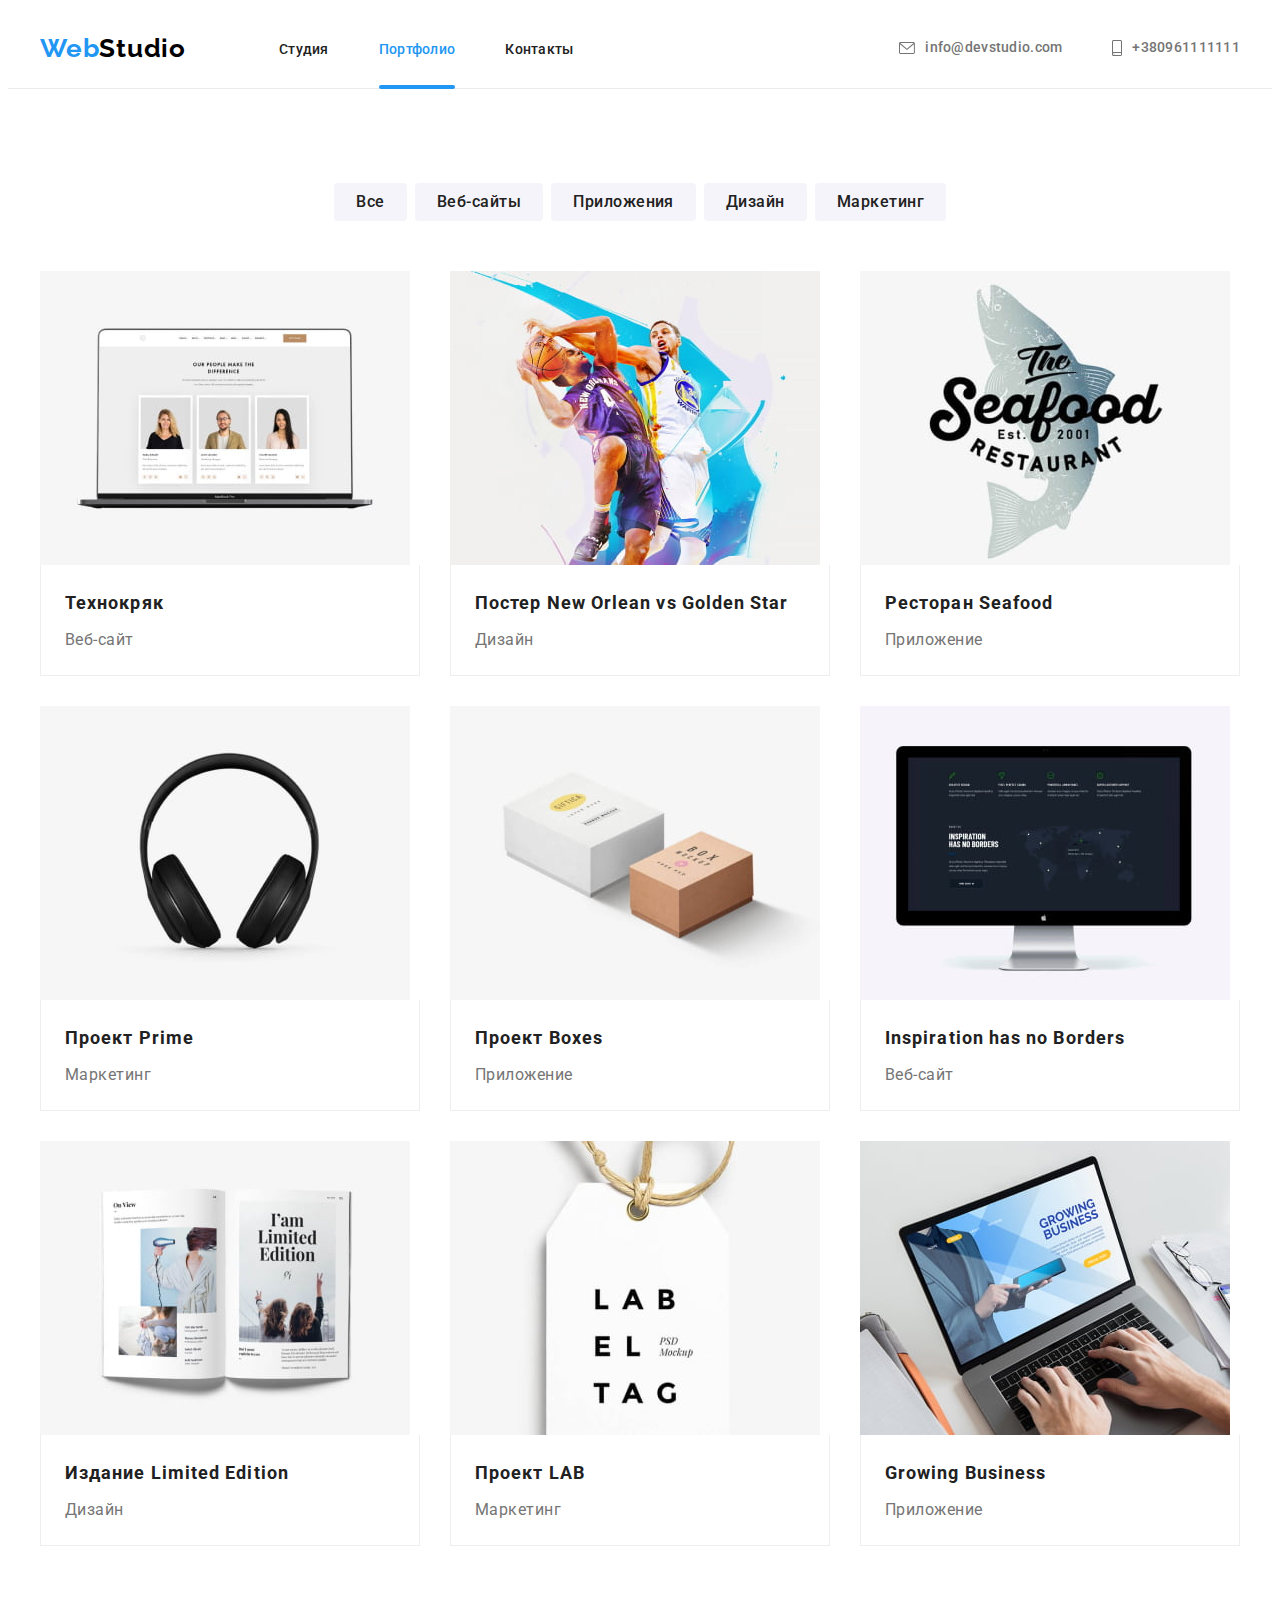
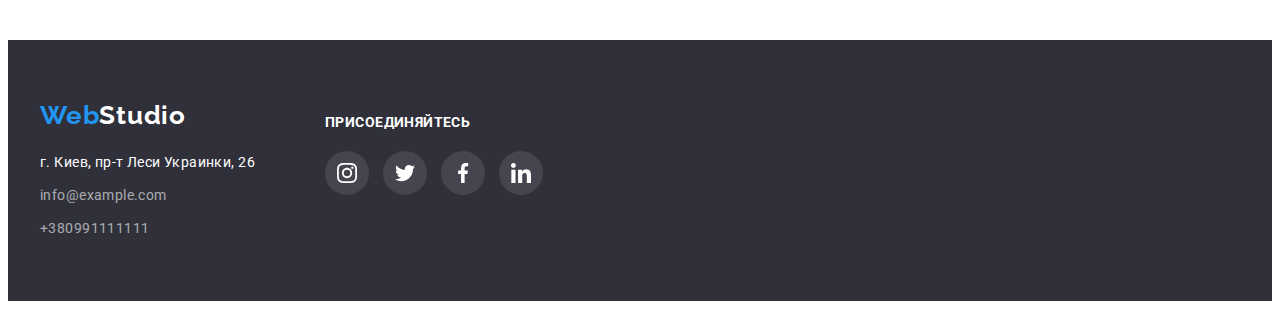
==== portfolio.html @ 0e15fdae "add modal" ====
<!DOCTYPE html>
<html lang="ru">

<head>
    <meta charset="UTF-8" />
    <meta http-equiv="X-UA-Compatible" content="IE=edge" />
    <meta name="viewport" content="width=device-width, initial-scale=1.0" />
    <title>Portfolio</title>
    <link
        href="https://fonts.googleapis.com/css2?family=Raleway:wght@700&family=Roboto:wght@400;500;700;900&display=swap"
        rel="stylesheet">
    <link rel="stylesheet" href="https://cdnjs.cloudflare.com/ajax/libs/modern-normalize/1.1.0/modern-normalize.min.css"
        integrity="sha512-wpPYUAdjBVSE4KJnH1VR1HeZfpl1ub8YT/NKx4PuQ5NmX2tKuGu6U/JRp5y+Y8XG2tV+wKQpNHVUX03MfMFn9Q=="
        crossorigin="anonymous" referrerpolicy="no-referrer" />
    <link rel="stylesheet" href="./css/styles.css">
</head>

<body class="body">
    <header class="header">
        <div class="container">
            <nav class="site-nav">
                <a href="index.html" class="logo">Web<span>Studio</span></a>
                <ul class="nav">
                    <li class="item"><a href="index.html" class="nav-link link">Студия</a></li>
                    <li class="item"><a href="portfolio.html" class="nav-link link current">Портфолио</a></li>
                    <li class="item"><a href="" class="nav-link link">Контакты</a></li>
                </ul>
            </nav>
            <ul class="auth">
                <li class="item">
                    <a href="mailto:info@devstudio.com" class="auth-header-link link"><svg class="auth-icon" width="16"
                            height="12">
                            <use href="./images/svg/icons.svg#icon-envelope"></use>
                        </svg>info@devstudio.com</a>
                </li>
                <li class="item"><a href="tel:+380961111111" class="auth-header-link link"><svg class="auth-icon"
                            width="10" height="16">
                            <use href="./images/svg/icons.svg#icon-smartphone"></use>
                        </svg>+380961111111</a></li>
            </ul>
        </div>
    </header>
    <main>
        <section class="main">
            <div class="container">
                <h1 class="element-invisible">Список Радиокнопок</h1>
                <ul class="buttons-list">
                    <li class="item"><button class="button radio-btn active-btn" type="button">Все</button></li>
                    <li class="item"><button class="button radio-btn active-btn" type="button">Веб-сайты</button></li>
                    <li class="item"><button class="button radio-btn active-btn" type="button">Приложения</button></li>
                    <li class="item"><button class="button radio-btn active-btn" type="button">Дизайн</button></li>
                    <li class="item"><button class="button radio-btn active-btn" type="button">Маркетинг</button></li>
                </ul>
                <ul class="card-list">
                    <li class="card-item">
                        <div class="action-thumb">
                            <img src="./images/portfolio/portfolio-1.jpg" alt="Технокряк" width="370" height="294">
                            <p class="action-thumb-text">Ресурс предлагает комплексные предложения с разным уровнем
                                функционала и сервисов. Все это
                                позволит посетителю получить
                                исчерпывающие сведения о компании или частном лице.</p>
                        </div>
                        <div class="description-card">
                            <p class="pre-img-text">Технокряк</p>
                            <p class="post-img-text">Веб-сайт</p>
                        </div>
                    </li>
                    <li class="card-item">
                        <div class="action-thumb">
                            <img src="./images/portfolio/portfolio-2.jpg" alt="Технокряк" width="370" height="294">
                            <p class="action-thumb-text">Ресурс предлагает комплексные предложения с разным уровнем
                                функционала и сервисов. Все это
                                позволит посетителю получить
                                исчерпывающие сведения о компании или частном лице.</p>
                        </div>
                        <div class="description-card">
                            <p class="pre-img-text">Постер New Orlean vs Golden Star</p>
                            <p class="post-img-text">Дизайн</p>
                        </div>
                    </li>
                    <li class="card-item">
                        <div class="action-thumb">
                            <img src="./images/portfolio/portfolio-3.jpg" alt="Технокряк" width="370" height="294">
                            <p class="action-thumb-text">Ресурс предлагает комплексные предложения с разным уровнем
                                функционала и сервисов. Все это
                                позволит посетителю получить
                                исчерпывающие сведения о компании или частном лице.</p>
                        </div>
                        <div class="description-card">
                            <p class="pre-img-text">Ресторан Seafood</p>
                            <p class="post-img-text">Приложение</p>
                        </div>
                    </li>
                    <li class="card-item">
                        <div class="action-thumb">
                            <img src="./images/portfolio/portfolio-4.jpg" alt="Технокряк" width="370" height="294">
                            <p class="action-thumb-text">Ресурс предлагает комплексные предложения с разным уровнем
                                функционала и сервисов. Все это
                                позволит посетителю получить
                                исчерпывающие сведения о компании или частном лице.</p>
                        </div>
                        <div class="description-card">
                            <p class="pre-img-text">Проект Prime</p>
                            <p class="post-img-text">Маркетинг</p>
                        </div>
                    </li>
                    <li class="card-item">
                        <div class="action-thumb">
                            <img src="./images/portfolio/portfolio-5.jpg" alt="Технокряк" width="370" height="294">
                            <p class="action-thumb-text">Ресурс предлагает комплексные предложения с разным уровнем
                                функционала и сервисов. Все это
                                позволит посетителю получить
                                исчерпывающие сведения о компании или частном лице.</p>
                        </div>
                        <div class="description-card">
                            <p class="pre-img-text">Проект Boxes</p>
                            <p class="post-img-text">Приложение</p>
                        </div>
                    </li>
                    <li class="card-item">
                        <div class="action-thumb">
                            <img src="./images/portfolio/portfolio-6.jpg" alt="Технокряк" width="370" height="294">
                            <p class="action-thumb-text">Ресурс предлагает комплексные предложения с разным уровнем
                                функционала и сервисов. Все это
                                позволит посетителю получить
                                исчерпывающие сведения о компании или частном лице.</p>
                        </div>
                        <div class="description-card">
                            <p class="pre-img-text">Inspiration has no Borders</p>
                            <p class="post-img-text">Веб-сайт</p>
                        </div>
                    </li>
                    <li class="card-item">
                        <div class="action-thumb">
                            <img src="./images/portfolio/portfolio-7.jpg" alt="Технокряк" width="370" height="294">
                            <p class="action-thumb-text">Ресурс предлагает комплексные предложения с разным уровнем
                                функционала и сервисов. Все это
                                позволит посетителю получить
                                исчерпывающие сведения о компании или частном лице.</p>
                        </div>
                        <div class="description-card">
                            <p class="pre-img-text">Издание Limited Edition</p>
                            <p class="post-img-text">Дизайн</p>
                        </div>
                    </li>
                    <li class="card-item">
                        <div class="action-thumb">
                            <img src="./images/portfolio/portfolio-8.jpg" alt="Технокряк" width="370" height="294">
                            <p class="action-thumb-text">Ресурс предлагает комплексные предложения с разным уровнем
                                функционала и сервисов. Все это
                                позволит посетителю получить
                                исчерпывающие сведения о компании или частном лице.</p>
                        </div>
                        <div class="description-card">
                            <p class="pre-img-text">Проект LAB</p>
                            <p class="post-img-text">Маркетинг</p>
                        </div>
                    </li>
                    <li class="card-item">
                        <div class="action-thumb">
                            <img src="./images/portfolio/portfolio-9.jpg" alt="Технокряк" width="370" height="294">
                            <p class="action-thumb-text">Ресурс предлагает комплексные предложения с разным уровнем
                                функционала и сервисов. Все это
                                позволит посетителю получить
                                исчерпывающие сведения о компании или частном лице.</p>
                        </div>
                        <div class="description-card">
                            <p class="pre-img-text">Growing Business</p>
                            <p class="post-img-text">Приложение</p>
                        </div>
                    </li>
                </ul>
            </div>
        </section>
    </main>
    <footer class="footer">
        <div class="container footer-cont">
            <div class="footer-nav">
                <a href="index.html" class="logo footer-logo-link">Web<span class="footer-logo">Studio</span></a>
                <address class="adress">г. Киев, пр-т Леси Украинки, 26</address>
                <ul class="footer-nav">
                    <li><a href="mailto:info@example.com" class="auth-footer-link link">info@example.com</a></li>
                    <li><a href="tel:+380991111111" class="auth-footer-link link">+380991111111</a></li>
                </ul>
            </div>
            <div class="footer-links">
                <h3 class="footer-title">присоединяйтесь</h3>
                <ul class="footer-list-links">
                    <li class="footer-list-items"><a href="" class="footer-social-link"><svg class="footer-item-icon"
                                width="20" height="20">
                                <use href=".//images/svg/icons.svg#icon-instagram-2"></use>
                            </svg></a></li>
                    <li class="footer-list-items"><a href="" class="footer-social-link"><svg class="footer-item-icon"
                                width="20" height="20">
                                <use href=".//images/svg/icons.svg#icon-twitter-1"></use>
                            </svg></a></li>
                    <li class="footer-list-items"><a href="" class="footer-social-link"><svg class="footer-item-icon"
                                width="20" height="20">
                                <use href=".//images/svg/icons.svg#icon-facebook-1"></use>
                            </svg></a></li>
                    <li class="footer-list-items"><a href="" class="footer-social-link"><svg class="footer-item-icon"
                                width="20" height="20">
                                <use href=".//images/svg/icons.svg#icon-linkedin-1"></use>
                            </svg></a></li>
                </ul>
            </div>
        </div>
    </footer>
</body>

</html>
---- css/styles.css ----
/* -------------------------------ROOTS-------------------------------- */
:root{
    --main-text-color:#212121;
    --secondary-color:#757575;
    --white-page-color:#FFFFFF;
    --accent:#2196F3;
    --main-bgc:#FFFFFF;
    --secondary-bgc:#E5E5E5;
    --span-black:#000000;
    --footer-nav:rgba(255, 255, 255, 0.6);
    --typical-margin: 30px;
    --svg-main: #AFB1B8;

}
p,h1,h2,h3,h4,h5,h6{
    margin: 0;
}
body{
    font-family: Roboto, sans-serif;
    color: var(--white-page-color);
}
.list{
    text-decoration: none;
}
ul{
    list-style: none;
    padding-left: 0%;
    margin: 0%;
}
a{
    text-decoration: none;
}
.button {
    cursor: pointer;
}
/* -------------------------------HEADER-------------------------- */
.header{
    background-color: var(--main-bgc);
    border-bottom: 1px solid #ECECEC;
}
.header .container{
    display: flex;
    align-items: center;
}
.container{
    width: 1200px;
    padding: 0% 15px;
    margin:  0 auto;
    
}
.nav-link.current{
    color: var(--accent);
}
.nav-link.current::after{
    content: '';
    height: 4px;
    background-color: var(--accent);
    position: absolute;
    bottom: 0;
    width: 100%;
    border-radius: 2px;
    right: 0;
}
.logo{
    font-family: 'Raleway';
    font-weight: 700;
    font-size: 26px;
    line-height: 1.19;
    letter-spacing: 0.03em;
    color: var(--accent);
    text-decoration: none;
}
span{
    color: var(--span-black);
}

.auth-links{
    display: flex;
}
.site-nav{
    display: flex;
    align-items: center;
}
.nav{
    display: flex;
    margin-left: 93px;
    margin-right: auto;
}
.nav .item{
    margin-right: 50px;
}
.nav-link{
    position: relative;
    padding-top: 32px;
    padding-bottom: 32px;
}
.nav .item:last-child{
    margin-right: 0;
}
.nav-link{
    position: relative;
    transition-duration: 250ms;
    transition-timing-function: cubic-bezier(0.4, 0, 0.2, 1);

    font-weight: 500;
    font-size: 14px;
    line-height: 1.14;
    letter-spacing: 0.02em;
    color: var(--main-text-color);
}
.nav-link:hover,
.nav-link:focus{
color: var(--accent);
}
.auth{
    display: flex;
    margin-left: auto;
}
.auth .item + .item{
    margin-left: 50px;
}
.auth-header-link{
    transition-duration: 250ms;
    transition-timing-function: cubic-bezier(0.4, 0, 0.2, 1);

    padding-top: 32px;
    padding-bottom: 32px;
}
.auth-header-link:hover,
.auth-header-link:focus{
    color: var(--accent);
}
.auth-header-link{
    display: flex;
    align-items: center;
    font-weight: 500;
    font-size: 14px;
    line-height: 1.14;
    letter-spacing: 0.02em;
    color: var(--secondary-color);
}
.auth-icon{
    margin-right: 10px;
    fill: currentColor;
}
/* -------------SECTION------------------ */
section{
    padding-top: 94px;
    padding-bottom: 94px;
}
/* ---------------------------HERO------------------------ */
.hero{
    background-image: linear-gradient(rgba(47, 48, 58, 0.4), rgba(47, 48, 58, 0.4)), url(../images/background/Img.jpg);
    background-repeat: no-repeat;
    background-position: center;
    background-size: cover;
    max-width: 1600px;
    padding-top: 200px;
    padding-bottom: 200px;
    background-color: #2F303A;
    text-align: center;
    margin: 0 auto;
}

.hero-title{
    font-weight: 900;
    font-size: 44px;
    line-height: 1.36;
    text-align: center;
    letter-spacing: 0.06em;
    text-transform: uppercase;
    color: var(--white-page-color);
    margin-bottom: var(--typical-margin);
}
.hero-button{
    transition-duration: 250ms;
    transition-timing-function: cubic-bezier(0.4, 0, 0.2, 1);

    border: none;
    width: 200px;
    height: 50px;
    border-radius: 4px;
    font-family: inherit;
    font-weight: 700;
    font-size: 16px;
    line-height: 1.88;
    align-items: center;
    letter-spacing: 0.06em;
    color: var(--white-page-color);
    background-color: var(--accent);
    box-shadow: 0px 4px 4px rgba(0, 0, 0, 0.15);
}
.hero-button:hover,
.hero-button:focus{
    background: #188CE8;
    color: var(--white-page-color);
    box-shadow: 0px 4px 4px rgba(0, 0, 0, 0.15);
}
.element-invisible {
    position: absolute;
    top: -999999em;
    left: auto;
    width: 1px;
    height: 1px;
    overflow: hidden;
}
/* --------------------------------FEATURES---------------------------- */
.thumb{
    align-items: center;
    display: flex;
    margin-bottom: 30px;
    justify-content: center;
    background-color: #F5F4FA;
    border-radius: 4px;
    width: 270px;
    height: 120px;
}
.features-icon{
    display: inline-flex;
}
.feature-title{
    font-weight: 700;
    font-size: 14px;
    line-height: 1.14;
    letter-spacing: 0.03em;
    text-transform: uppercase;
    color: var(--main-text-color);
    margin-bottom: 10px;
}
.feature-text{
    min-width: 270px;
    font-size: 14px;
    line-height: 1.71;
    letter-spacing: 0.03em;
    color: var(--secondary-color);
    
}
.feature-list{
    display: flex;

}
.feature-list .title:nth-child(-n + 3){
    margin-right: 30px;
}
    
/* -------------------------WORK-------------------------------------- */
img{
    display: block;
    max-width: 100%;
    height: auto;
}
.work-title, .team-title, .client-title{
    font-weight: 700;
    font-size: 36px;
    line-height: 1.17;
    text-align: center;
    letter-spacing: 0.03em;
    color: var(--main-text-color);
    margin-bottom: 50px;
}
.thumb-work{
    position: relative;
}
.description-work-text{
    bottom: 0;
    width: 100%;
    position: absolute;
    background: rgba(47, 48, 58, 0.8);
    padding-top: 27px;
    padding-bottom: 27px;
    margin: 0 auto;
    font-weight: 700;
    font-size: 14px;
    line-height: 1.14;
    text-align: center;
    letter-spacing: 0.03em;
    text-transform: uppercase;
    color: var(--white-page-color);
}
.work{
    padding-top: 0;
}
.work-list{
    display: flex;
}
.work-list .title-item:nth-child(-n + 2){
    margin-right: 30px;
}
/* ------------------------------------TEAM------------------------ */
.team{
    background-color: #F5F4FA;
    padding-top: 94px;
}
.team-item{
    background: #FFFFFF;
    box-shadow: 0px 1px 3px rgba(0, 0, 0, 0.12), 0px 1px 1px rgba(0, 0, 0, 0.14), 0px 2px 1px rgba(0, 0, 0, 0.2);
    border-radius: 0px 0px 4px 4px;
}
.pre-team-text{
    
    margin-bottom: 10px;
    font-weight: 500;
    font-size: 16px;
    line-height: 1.19;
    text-align: center;
    letter-spacing: 0.03em;
    color: var(--main-text-color);
}
.post-team-text{
    
    font-size: 16px;
    line-height: 1.10;
    text-align: center;
    letter-spacing: 0.03em;
    color: var(--secondary-color);
}
.team-list{
    display: flex;
}
.team-list .team-item:nth-child(-n + 3){
    margin-right: 30px;
}
.description-team{
    padding: 30px 0;
}
.social-list{
    margin-top: 16px;
    display: flex;
    justify-content: center;
}
.social-item{
    width: 44px;
    height: 44px;
    margin-right: 10px;
}
.social-item:last-child{
    margin-right: 0;
}
.social-item-link{
    transition-duration: 250ms;
    transition-timing-function: cubic-bezier(0.4, 0, 0.2, 1);

    display: flex;
    align-items: center;
    justify-content: center;

    width: 100%;
    height: 100%;
    border-radius: 50%;
    background-color: var(--main-bgc);
    color: var(--svg-main);
}
.social-item-icon {
    fill: currentColor;
}
.social-item-link:hover,
.social-item-link:focus{
    color: var(--main-bgc);
    background-color: var(--accent);
}
/* --------------------------CLIENTS------------- */
.clients-list{
    display: flex;
    margin: 0 auto;
}
.client-item-link{
    transition-duration: 250ms;
    transition-timing-function: cubic-bezier(0.4, 0, 0.2, 1);

    display: flex;
    justify-content: center;
    align-items: center;
    width: 170px;
    height: 92px;
    border: 1px solid #AFB1B8;
    border-radius: 4px;
    margin-right: 30px;
    color: var(--svg-main);
}
.client-item:last-child{
    margin-right: 0;
}
.clients-icon{
    fill: currentColor;
}
.client-item-link:hover,
.client-item-link:focus {
    color: var(--accent);
    border-color: var(--accent);    
}
/* ---------------------------------MODAL------------------ */
.backdrop.is-hidden {
    opacity: 0;
    pointer-events: none;
    visibility: hidden;
    transform: rotate(360deg) scale(0.1) translate(150px);
    transition: 1000ms, visibility 0s 1s;
}
.backdrop {
    transition: 1000ms, transform, visibility 1s 0s;
    transition-duration: 1000ms;
    transition-timing-function: cubic-bezier(0.4, 0, 0.2, 1);
    position: fixed;
    top: 0;
    left: 0;
    width: 100%;
    height: 100%;
    background-color: rgba(0, 0, 0, 0.2);
}
.modal {
    position: absolute;
    top: 50%;
    left: 50%;
    transform: translate(-50%, -50%);
    
    min-width: 528px;
    min-height: 581px;

    background-color: var(--main-bgc);
    box-shadow: 0px 1px 3px rgba(0, 0, 0, 0.12), 0px 1px 1px rgba(0, 0, 0, 0.14), 0px 2px 1px rgba(0, 0, 0, 0.2);
    border-radius: 4px;
}
.modal-icon {
    position: absolute;
    right: 0;
    top: 0;
    margin-top: 17px;
    margin-right: 17px;
}
/* ------------------------------------FOOTER------------------------- */
.footer-logo {
    color: var(--white-page-color);
    max-width: 231px;
}
.footer-logo-link {
    max-width: 231px;
    display: block;
    margin-bottom: 20px;
}
.footer {
    background-color: #2F303A;
    padding-top: 60px;
    padding-bottom: 60px;
}
.adress {
    max-width: 231px;
    font-style: normal;
    font-size: 14px;
    line-height: 1.71; 
    letter-spacing: 0.03em;
    color: var(--white-page-color);
    margin-bottom: 9px;
}
.footer-nav {
    max-width: 231px;
    display: block;
}
.footer-nav li:not(:last-child) {
    margin-bottom: 9px;
}
.auth-footer-link {
    transition-duration: 250ms;
    transition-timing-function: cubic-bezier(0.4, 0, 0.2, 1);

    max-width: 231px;
    display: block;
    font-size: 14px;
    line-height: 1.71;
    letter-spacing: 0.03em;
    color: var(--footer-nav);
}
.auth-footer-link:hover,
.auth-footer-link:focus{
    color: var(--accent);
}
.footer-cont{
    display: flex;
    align-items: flex-start;
}
.footer-social-link{
    transition-duration: 250ms;
    transition-timing-function: cubic-bezier(0.4, 0, 0.2, 1);

    display: flex;
    align-items: center;
    justify-content: center;
    width: 100%;
    height: 100%;
    border-radius: 50%;
    background-color: #44454E;
    color: var(--white-page-color);
}
.footer-social-link:hover,
.footer-social-link:focus{
    background-color: var(--accent);
}
.footer-links{
    padding-top: 12px;
    margin-left: 70px;
    border: none;
    min-width: 206px;
    display: block;
}
.footer-item-icon{
    fill: var(--white-page-color);
}
.footer-title{
    display: inline-block;
    font-weight: 700;
    font-size: 14px;
    line-height: 1.14;
    letter-spacing: 0.03em;
    text-transform: uppercase;
    color: var(--white-page-color);
    margin-bottom: 20px;
}
.footer-list-items{
    display: inline-block;
    width: 44px;
    height: 44px;
}
.footer-list-items {
    width: 44px;
    height: 44px;
    margin-right: 10px;
}
/* ----------------------PORTFOLIO-------------------------- */

/* ------------------------BUTTONS-------------------------- */
.radio-btn{
    transition-duration: 250ms;
    transition-timing-function: cubic-bezier(0.4, 0, 0.2, 1);

    padding: 6px 22px;
    border: 0;
    min-width: 73px;
    border-radius: 4px;
    font-family: inherit;
    font-weight: 500;
    font-size: 16px;
    line-height: 1.62;
    text-align: center;
    letter-spacing: 0.03em;
    color: var(--main-text-color);
    background-color: #F5F4FA;
    border-radius: 4px;
}
.buttons-list{
    margin-bottom: 50px;
}
.buttons-list .item:nth-child(-n + 4){
    margin-right: 8px;
}
.radio-btn:hover,
.radio-btn:focus{
    color: var(--white-page-color);
    background-color: var(--accent);
    box-shadow: 0px 3px 1px rgba(0, 0, 0, 0.1),
    0px 1px 2px rgba(0, 0, 0, 0.08),
    0px 2px 2px rgba(0, 0, 0, 0.12);
}
.active-btn:active{
    color: var(--white-page-color);
    background-color: var(--accent);
    box-shadow: 0px 3px 1px rgba(0, 0, 0, 0.1),
    0px 1px 2px rgba(0, 0, 0, 0.08),
    0px 2px 2px rgba(0, 0, 0, 0.12);
}
.buttons-list{
    display: flex;
    justify-content: center;
}
/* ------------------------------CARDS---------------------- */
.card-list{
    display: flex;
    flex-wrap: wrap;
    margin: -15px;
}
.action-thumb{
    transition-duration: 250ms;
    transition-timing-function: cubic-bezier(0.4, 0, 0.2, 1);
    overflow: hidden;
    position: relative;
}
.action-thumb:hover::before{
    opacity: 1;
}
.action-thumb::before{
    transition-duration: 250ms;
    transition-timing-function: cubic-bezier(0.4, 0, 0.2, 1);

    display: inline-block;
    content: "";
    position: absolute;
    width: 100%;
    height: 100%;
    background-color: rgba(33, 150, 243, 0.9);
    opacity: 0;
    transform: translateY(100%);
}
.card-item:hover .action-thumb::before{
    transform: translateY(0);
    opacity: 1;
}
.action-thumb-text{
    position: absolute;
    top: 0;
    left: 0;
    width: 100%;
    height: 100%;
    transform: translateY(100%);
    transition-duration: 250ms;
    transition-timing-function: cubic-bezier(0.4, 0, 0.2, 1);

    text-align: left;
    padding: 63px 24px;

    opacity: 0;

    font-weight: 400;
    font-size: 18px;
    line-height: 1.56;
    letter-spacing: 0.03em;
    color: var(--white-page-color);
}
.card-item:hover .action-thumb-text{
    opacity: 1;
    transform: translateY(0);
}
.card-item{
    transition-duration: 250ms;
    transition-timing-function: cubic-bezier(0.4, 0, 0.2, 1);

    margin: 15px;
    width: calc(100% / 3 - 30px);
}
.card-item:hover{
    box-shadow: 0px 1px 1px rgba(0, 0, 0, 0.12), 0px 4px 4px rgba(0, 0, 0, 0.06), 1px 4px 6px rgba(0, 0, 0, 0.16);
}
.pre-img-text{
    margin-bottom: 4px;
    font-weight: 700;
    font-size: 18px;
    line-height: 2.00;
    letter-spacing: 0.06em;
    color: var(--main-text-color);
}
.post-img-text{
    
    font-size: 16px;
    line-height: 1.88;
    letter-spacing: 0.03em;
    color: var(--secondary-color);
}
.description-card{
    padding: 20px 24px;
    border: 1px;
    border-top: 0;
    border-color: #EEEEEE;
    border-style: solid;
    background-color: var(--main-bgc);
}
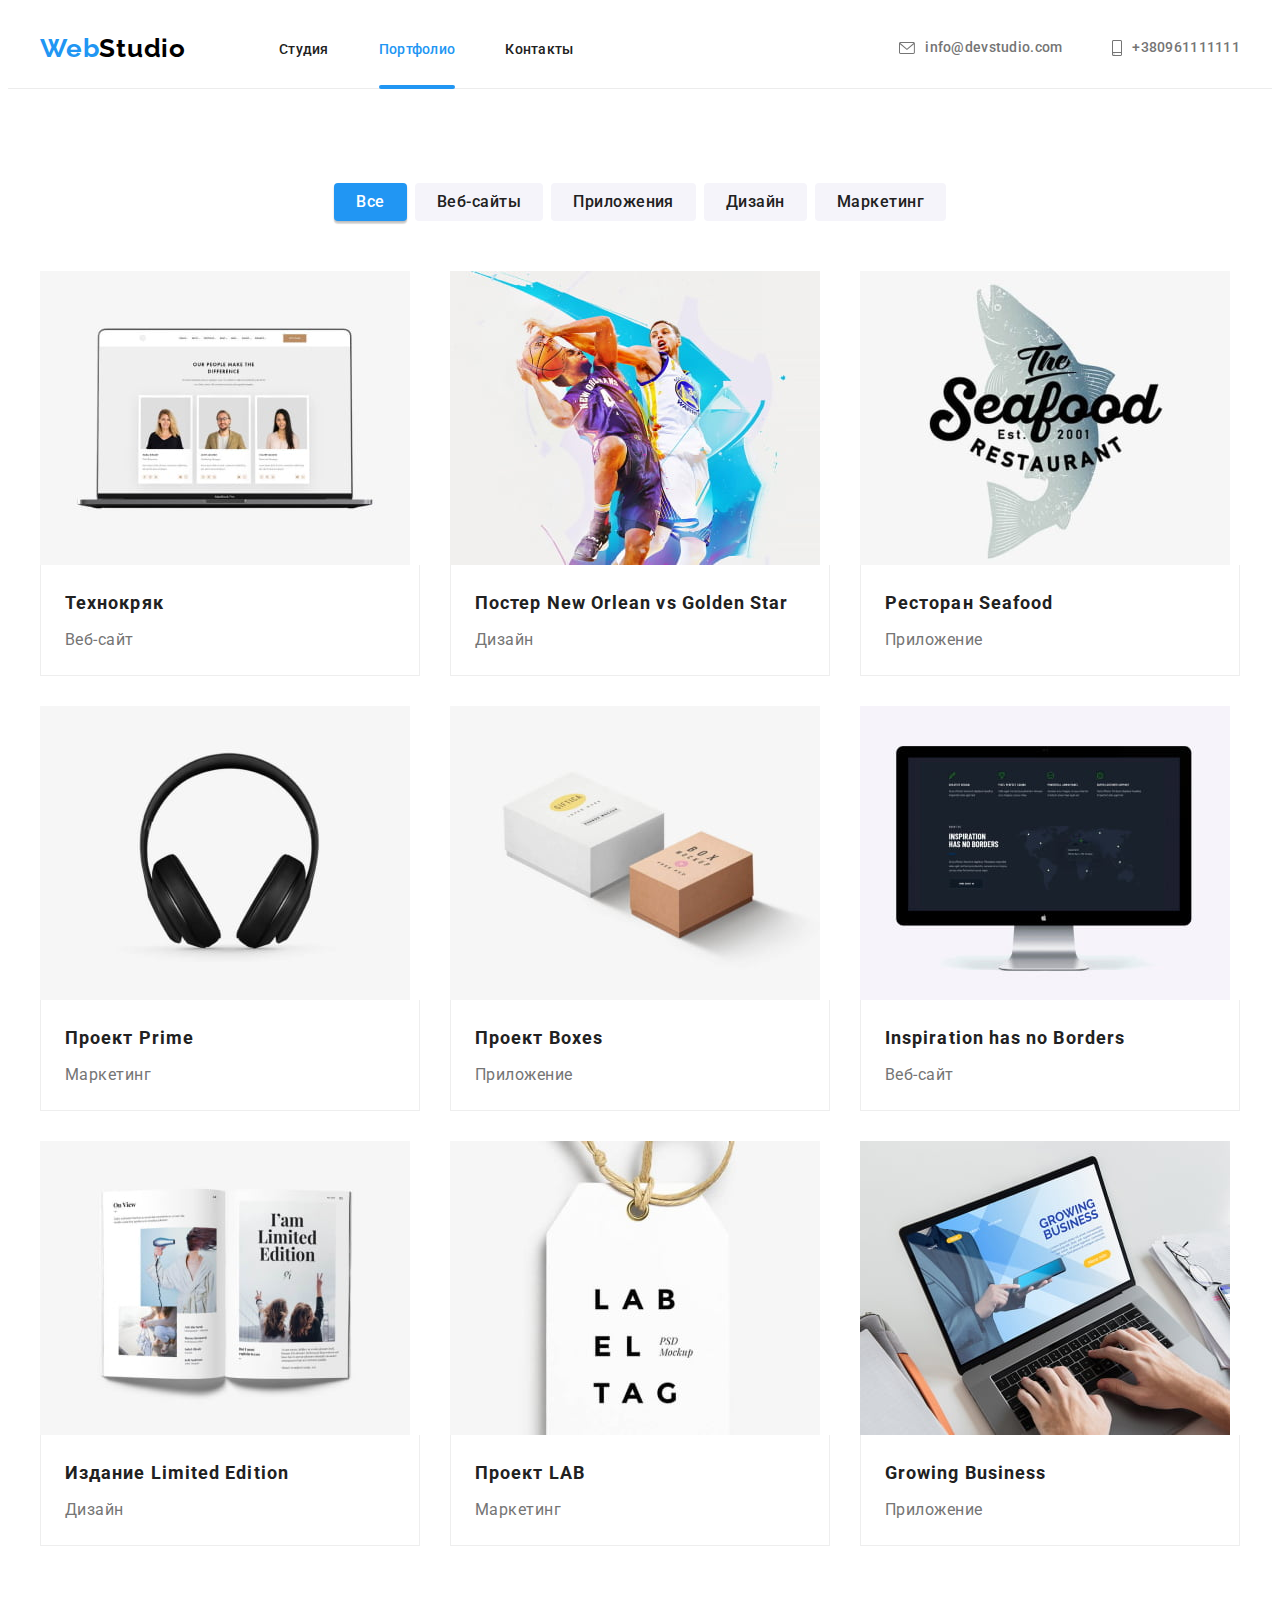
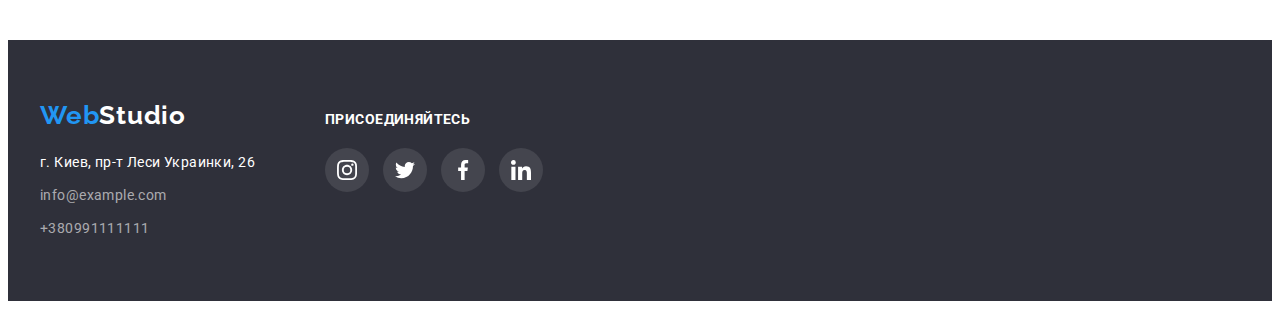
==== commit 8b8b1cd8: "made active button" ====
--- a/portfolio.html
+++ b/portfolio.html
@@ -46,10 +46,10 @@
                 <h1 class="element-invisible">Список Радиокнопок</h1>
                 <ul class="buttons-list">
                     <li class="item"><button class="button radio-btn active-btn" type="button">Все</button></li>
-                    <li class="item"><button class="button radio-btn active-btn" type="button">Веб-сайты</button></li>
-                    <li class="item"><button class="button radio-btn active-btn" type="button">Приложения</button></li>
-                    <li class="item"><button class="button radio-btn active-btn" type="button">Дизайн</button></li>
-                    <li class="item"><button class="button radio-btn active-btn" type="button">Маркетинг</button></li>
+                    <li class="item"><button class="button radio-btn" type="button">Веб-сайты</button></li>
+                    <li class="item"><button class="button radio-btn" type="button">Приложения</button></li>
+                    <li class="item"><button class="button radio-btn" type="button">Дизайн</button></li>
+                    <li class="item"><button class="button radio-btn" type="button">Маркетинг</button></li>
                 </ul>
                 <ul class="card-list">
                     <li class="card-item">
--- a/css/styles.css
+++ b/css/styles.css
@@ -1,5 +1,5 @@
 /* -------------------------------ROOTS-------------------------------- */
-:root{
+:root {
     --main-text-color:#212121;
     --secondary-color:#757575;
     --white-page-color:#FFFFFF;
@@ -12,17 +12,17 @@
     --svg-main: #AFB1B8;
 
 }
-p,h1,h2,h3,h4,h5,h6{
+p,h1,h2,h3,h4,h5,h6 {
     margin: 0;
 }
-body{
+body {
     font-family: Roboto, sans-serif;
     color: var(--white-page-color);
 }
-.list{
+.list {
     text-decoration: none;
 }
-ul{
+ul {
     list-style: none;
     padding-left: 0%;
     margin: 0%;
@@ -34,24 +34,23 @@
     cursor: pointer;
 }
 /* -------------------------------HEADER-------------------------- */
-.header{
+.header {
     background-color: var(--main-bgc);
     border-bottom: 1px solid #ECECEC;
 }
-.header .container{
-    display: flex;
-    align-items: center;
-}
-.container{
+.header .container {
+    display: flex;
+    align-items: center;
+}
+.container {
     width: 1200px;
     padding: 0% 15px;
     margin:  0 auto;
-    
-}
-.nav-link.current{
+}
+.nav-link.current {
     color: var(--accent);
 }
-.nav-link.current::after{
+.nav-link.current::after {
     content: '';
     height: 4px;
     background-color: var(--accent);
@@ -61,7 +60,7 @@
     border-radius: 2px;
     right: 0;
 }
-.logo{
+.logo {
     font-family: 'Raleway';
     font-weight: 700;
     font-size: 26px;
@@ -74,34 +73,30 @@
     color: var(--span-black);
 }
 
-.auth-links{
-    display: flex;
-}
-.site-nav{
-    display: flex;
-    align-items: center;
-}
-.nav{
+.auth-links {
+    display: flex;
+}
+.site-nav {
+    display: flex;
+    align-items: center;
+}
+.nav {
     display: flex;
     margin-left: 93px;
     margin-right: auto;
 }
-.nav .item{
+.nav .item {
     margin-right: 50px;
 }
-.nav-link{
+.nav .item:last-child{
+    margin-right: 0;
+}
+.nav-link {
     position: relative;
+    transition: color, 250ms cubic-bezier(0.4, 0, 0.2, 1);
+
     padding-top: 32px;
     padding-bottom: 32px;
-}
-.nav .item:last-child{
-    margin-right: 0;
-}
-.nav-link{
-    position: relative;
-    transition-duration: 250ms;
-    transition-timing-function: cubic-bezier(0.4, 0, 0.2, 1);
-
     font-weight: 500;
     font-size: 14px;
     line-height: 1.14;
@@ -109,28 +104,27 @@
     color: var(--main-text-color);
 }
 .nav-link:hover,
-.nav-link:focus{
+.nav-link:focus {
 color: var(--accent);
 }
-.auth{
+.auth {
     display: flex;
     margin-left: auto;
 }
-.auth .item + .item{
+.auth .item + .item {
     margin-left: 50px;
 }
-.auth-header-link{
-    transition-duration: 250ms;
-    transition-timing-function: cubic-bezier(0.4, 0, 0.2, 1);
+.auth-header-link {
+    transition: color, 250ms cubic-bezier(0.4, 0, 0.2, 1);
 
     padding-top: 32px;
     padding-bottom: 32px;
 }
 .auth-header-link:hover,
-.auth-header-link:focus{
+.auth-header-link:focus {
     color: var(--accent);
 }
-.auth-header-link{
+.auth-header-link {
     display: flex;
     align-items: center;
     font-weight: 500;
@@ -139,17 +133,17 @@
     letter-spacing: 0.02em;
     color: var(--secondary-color);
 }
-.auth-icon{
+.auth-icon {
     margin-right: 10px;
     fill: currentColor;
 }
 /* -------------SECTION------------------ */
-section{
+section {
     padding-top: 94px;
     padding-bottom: 94px;
 }
 /* ---------------------------HERO------------------------ */
-.hero{
+.hero {
     background-image: linear-gradient(rgba(47, 48, 58, 0.4), rgba(47, 48, 58, 0.4)), url(../images/background/Img.jpg);
     background-repeat: no-repeat;
     background-position: center;
@@ -162,7 +156,7 @@
     margin: 0 auto;
 }
 
-.hero-title{
+.hero-title {
     font-weight: 900;
     font-size: 44px;
     line-height: 1.36;
@@ -172,9 +166,8 @@
     color: var(--white-page-color);
     margin-bottom: var(--typical-margin);
 }
-.hero-button{
-    transition-duration: 250ms;
-    transition-timing-function: cubic-bezier(0.4, 0, 0.2, 1);
+.hero-button {
+    transition: background-color, box-shadow, 250ms cubic-bezier(0.4, 0, 0.2, 1);
 
     border: none;
     width: 200px;
@@ -191,8 +184,8 @@
     box-shadow: 0px 4px 4px rgba(0, 0, 0, 0.15);
 }
 .hero-button:hover,
-.hero-button:focus{
-    background: #188CE8;
+.hero-button:focus {
+    background-color: #188CE8;
     color: var(--white-page-color);
     box-shadow: 0px 4px 4px rgba(0, 0, 0, 0.15);
 }
@@ -205,7 +198,7 @@
     overflow: hidden;
 }
 /* --------------------------------FEATURES---------------------------- */
-.thumb{
+.thumb {
     align-items: center;
     display: flex;
     margin-bottom: 30px;
@@ -215,10 +208,10 @@
     width: 270px;
     height: 120px;
 }
-.features-icon{
+.features-icon {
     display: inline-flex;
 }
-.feature-title{
+.feature-title {
     font-weight: 700;
     font-size: 14px;
     line-height: 1.14;
@@ -227,7 +220,7 @@
     color: var(--main-text-color);
     margin-bottom: 10px;
 }
-.feature-text{
+.feature-text {
     min-width: 270px;
     font-size: 14px;
     line-height: 1.71;
@@ -235,21 +228,21 @@
     color: var(--secondary-color);
     
 }
-.feature-list{
-    display: flex;
-
-}
-.feature-list .title:nth-child(-n + 3){
+.feature-list {
+    display: flex;
+
+}
+.feature-list .title:nth-child(-n + 3) {
     margin-right: 30px;
 }
     
 /* -------------------------WORK-------------------------------------- */
-img{
+img {
     display: block;
     max-width: 100%;
     height: auto;
 }
-.work-title, .team-title, .client-title{
+.work-title, .team-title, .client-title {
     font-weight: 700;
     font-size: 36px;
     line-height: 1.17;
@@ -258,10 +251,10 @@
     color: var(--main-text-color);
     margin-bottom: 50px;
 }
-.thumb-work{
+.thumb-work {
     position: relative;
 }
-.description-work-text{
+.description-work-text {
     bottom: 0;
     width: 100%;
     position: absolute;
@@ -277,27 +270,26 @@
     text-transform: uppercase;
     color: var(--white-page-color);
 }
-.work{
+.work {
     padding-top: 0;
 }
-.work-list{
-    display: flex;
-}
-.work-list .title-item:nth-child(-n + 2){
+.work-list {
+    display: flex;
+}
+.work-list .title-item:nth-child(-n + 2) {
     margin-right: 30px;
 }
 /* ------------------------------------TEAM------------------------ */
-.team{
+.team {
     background-color: #F5F4FA;
     padding-top: 94px;
 }
-.team-item{
+.team-item {
     background: #FFFFFF;
     box-shadow: 0px 1px 3px rgba(0, 0, 0, 0.12), 0px 1px 1px rgba(0, 0, 0, 0.14), 0px 2px 1px rgba(0, 0, 0, 0.2);
     border-radius: 0px 0px 4px 4px;
 }
-.pre-team-text{
-    
+.pre-team-text {
     margin-bottom: 10px;
     font-weight: 500;
     font-size: 16px;
@@ -306,39 +298,37 @@
     letter-spacing: 0.03em;
     color: var(--main-text-color);
 }
-.post-team-text{
-    
+.post-team-text {
     font-size: 16px;
     line-height: 1.10;
     text-align: center;
     letter-spacing: 0.03em;
     color: var(--secondary-color);
 }
-.team-list{
-    display: flex;
-}
-.team-list .team-item:nth-child(-n + 3){
+.team-list {
+    display: flex;
+}
+.team-list .team-item:nth-child(-n + 3) {
     margin-right: 30px;
 }
-.description-team{
+.description-team {
     padding: 30px 0;
 }
-.social-list{
+.social-list {
     margin-top: 16px;
     display: flex;
     justify-content: center;
 }
-.social-item{
+.social-item {
     width: 44px;
     height: 44px;
     margin-right: 10px;
 }
-.social-item:last-child{
+.social-item:last-child {
     margin-right: 0;
 }
-.social-item-link{
-    transition-duration: 250ms;
-    transition-timing-function: cubic-bezier(0.4, 0, 0.2, 1);
+.social-item-link {
+    transition: color, background-color, 250ms cubic-bezier(0.4, 0, 0.2, 1);
 
     display: flex;
     align-items: center;
@@ -354,18 +344,17 @@
     fill: currentColor;
 }
 .social-item-link:hover,
-.social-item-link:focus{
+.social-item-link:focus {
     color: var(--main-bgc);
     background-color: var(--accent);
 }
 /* --------------------------CLIENTS------------- */
-.clients-list{
+.clients-list {
     display: flex;
     margin: 0 auto;
 }
-.client-item-link{
-    transition-duration: 250ms;
-    transition-timing-function: cubic-bezier(0.4, 0, 0.2, 1);
+.client-item-link {
+    transition: color, 250ms cubic-bezier(0.4, 0, 0.2, 1);
 
     display: flex;
     justify-content: center;
@@ -377,16 +366,103 @@
     margin-right: 30px;
     color: var(--svg-main);
 }
-.client-item:last-child{
+.client-item:last-child {
     margin-right: 0;
 }
-.clients-icon{
+.clients-icon {
     fill: currentColor;
 }
 .client-item-link:hover,
 .client-item-link:focus {
     color: var(--accent);
     border-color: var(--accent);    
+}
+/* ------------------------------------FOOTER------------------------- */
+.footer-logo {
+    color: var(--white-page-color);
+    max-width: 231px;
+}
+.footer-logo-link {
+    max-width: 231px;
+    display: block;
+    margin-bottom: 20px;
+}
+.footer {
+    background-color: #2F303A;
+    padding-top: 60px;
+    padding-bottom: 60px;
+}
+.adress {
+    max-width: 231px;
+    font-style: normal;
+    font-size: 14px;
+    line-height: 1.71; 
+    letter-spacing: 0.03em;
+    color: var(--white-page-color);
+    margin-bottom: 9px;
+}
+.footer-nav li:not(:last-child) {
+    margin-bottom: 9px;
+}
+.auth-footer-link {
+    transition: color, 250ms cubic-bezier(0.4, 0, 0.2, 1);
+
+    max-width: 231px;
+    display: block;
+    font-size: 14px;
+    line-height: 1.71;
+    letter-spacing: 0.03em;
+    color: var(--footer-nav);
+}
+.auth-footer-link:hover,
+.auth-footer-link:focus{
+    color: var(--accent);
+}
+.footer-cont{
+    display: flex;
+    align-items: baseline;
+}
+.footer-social-link{
+    transition: background-color, 250ms cubic-bezier(0.4, 0, 0.2, 1);
+
+    display: flex;
+    align-items: center;
+    justify-content: center;
+    width: 100%;
+    height: 100%;
+    border-radius: 50%;
+    background-color: #44454E;
+    color: var(--white-page-color);
+}
+.footer-social-link:hover,
+.footer-social-link:focus{
+    background-color: var(--accent);
+}
+.footer-links{
+    margin-left: 70px;
+}
+.footer-item-icon{
+    fill: var(--white-page-color);
+}
+.footer-title{
+    display: inline-block;
+    font-weight: 700;
+    font-size: 14px;
+    line-height: 1.14;
+    letter-spacing: 0.03em;
+    text-transform: uppercase;
+    color: var(--white-page-color);
+    margin-bottom: 20px;
+}
+.footer-list-items{
+    display: inline-block;
+    width: 44px;
+    height: 44px;
+}
+.footer-list-items {
+    width: 44px;
+    height: 44px;
+    margin-right: 10px;
 }
 /* ---------------------------------MODAL------------------ */
 .backdrop.is-hidden {
@@ -397,10 +473,10 @@
     transition: 1000ms, visibility 0s 1s;
 }
 .backdrop {
+    position: fixed;
     transition: 1000ms, transform, visibility 1s 0s;
     transition-duration: 1000ms;
     transition-timing-function: cubic-bezier(0.4, 0, 0.2, 1);
-    position: fixed;
     top: 0;
     left: 0;
     width: 100%;
@@ -408,11 +484,13 @@
     background-color: rgba(0, 0, 0, 0.2);
 }
 .modal {
+    display: flex;
+    flex-direction: row-reverse;
     position: absolute;
     top: 50%;
     left: 50%;
     transform: translate(-50%, -50%);
-    
+
     min-width: 528px;
     min-height: 581px;
 
@@ -420,112 +498,22 @@
     box-shadow: 0px 1px 3px rgba(0, 0, 0, 0.12), 0px 1px 1px rgba(0, 0, 0, 0.14), 0px 2px 1px rgba(0, 0, 0, 0.2);
     border-radius: 4px;
 }
-.modal-icon {
-    position: absolute;
-    right: 0;
-    top: 0;
-    margin-top: 17px;
-    margin-right: 17px;
-}
-/* ------------------------------------FOOTER------------------------- */
-.footer-logo {
-    color: var(--white-page-color);
-    max-width: 231px;
-}
-.footer-logo-link {
-    max-width: 231px;
-    display: block;
-    margin-bottom: 20px;
-}
-.footer {
-    background-color: #2F303A;
-    padding-top: 60px;
-    padding-bottom: 60px;
-}
-.adress {
-    max-width: 231px;
-    font-style: normal;
-    font-size: 14px;
-    line-height: 1.71; 
-    letter-spacing: 0.03em;
-    color: var(--white-page-color);
-    margin-bottom: 9px;
-}
-.footer-nav {
-    max-width: 231px;
-    display: block;
-}
-.footer-nav li:not(:last-child) {
-    margin-bottom: 9px;
-}
-.auth-footer-link {
-    transition-duration: 250ms;
-    transition-timing-function: cubic-bezier(0.4, 0, 0.2, 1);
-
-    max-width: 231px;
-    display: block;
-    font-size: 14px;
-    line-height: 1.71;
-    letter-spacing: 0.03em;
-    color: var(--footer-nav);
-}
-.auth-footer-link:hover,
-.auth-footer-link:focus{
-    color: var(--accent);
-}
-.footer-cont{
-    display: flex;
-    align-items: flex-start;
-}
-.footer-social-link{
-    transition-duration: 250ms;
-    transition-timing-function: cubic-bezier(0.4, 0, 0.2, 1);
-
-    display: flex;
-    align-items: center;
+.modal-button {
+    display: flex;
     justify-content: center;
-    width: 100%;
-    height: 100%;
+    align-items: center;
+    cursor: pointer;
     border-radius: 50%;
-    background-color: #44454E;
-    color: var(--white-page-color);
-}
-.footer-social-link:hover,
-.footer-social-link:focus{
-    background-color: var(--accent);
-}
-.footer-links{
-    padding-top: 12px;
-    margin-left: 70px;
-    border: none;
-    min-width: 206px;
-    display: block;
-}
-.footer-item-icon{
-    fill: var(--white-page-color);
-}
-.footer-title{
-    display: inline-block;
-    font-weight: 700;
-    font-size: 14px;
-    line-height: 1.14;
-    letter-spacing: 0.03em;
-    text-transform: uppercase;
-    color: var(--white-page-color);
-    margin-bottom: 20px;
-}
-.footer-list-items{
-    display: inline-block;
-    width: 44px;
-    height: 44px;
-}
-.footer-list-items {
-    width: 44px;
-    height: 44px;
-    margin-right: 10px;
+    width: 30px;
+    height: 30px;
+    padding: 0;
+    margin-top: 8px;
+    margin-right: 8px;
+
+    background-color: var(--main-bgc);
+    border: 1px solid rgba(0, 0, 0, 0.1);
 }
 /* ----------------------PORTFOLIO-------------------------- */
-
 /* ------------------------BUTTONS-------------------------- */
 .radio-btn{
     transition-duration: 250ms;
@@ -559,7 +547,7 @@
     0px 1px 2px rgba(0, 0, 0, 0.08),
     0px 2px 2px rgba(0, 0, 0, 0.12);
 }
-.active-btn:active{
+.buttons-list .active-btn{
     color: var(--white-page-color);
     background-color: var(--accent);
     box-shadow: 0px 3px 1px rgba(0, 0, 0, 0.1),
@@ -577,8 +565,7 @@
     margin: -15px;
 }
 .action-thumb{
-    transition-duration: 250ms;
-    transition-timing-function: cubic-bezier(0.4, 0, 0.2, 1);
+    transition: transform, 250ms cubic-bezier(0.4, 0, 0.2, 1);
     overflow: hidden;
     position: relative;
 }
@@ -586,8 +573,7 @@
     opacity: 1;
 }
 .action-thumb::before{
-    transition-duration: 250ms;
-    transition-timing-function: cubic-bezier(0.4, 0, 0.2, 1);
+    transition: transform, 250ms cubic-bezier(0.4, 0, 0.2, 1);
 
     display: inline-block;
     content: "";
@@ -609,8 +595,7 @@
     width: 100%;
     height: 100%;
     transform: translateY(100%);
-    transition-duration: 250ms;
-    transition-timing-function: cubic-bezier(0.4, 0, 0.2, 1);
+    transition: transform, 250ms cubic-bezier(0.4, 0, 0.2, 1);
 
     text-align: left;
     padding: 63px 24px;
@@ -628,9 +613,6 @@
     transform: translateY(0);
 }
 .card-item{
-    transition-duration: 250ms;
-    transition-timing-function: cubic-bezier(0.4, 0, 0.2, 1);
-
     margin: 15px;
     width: calc(100% / 3 - 30px);
 }
